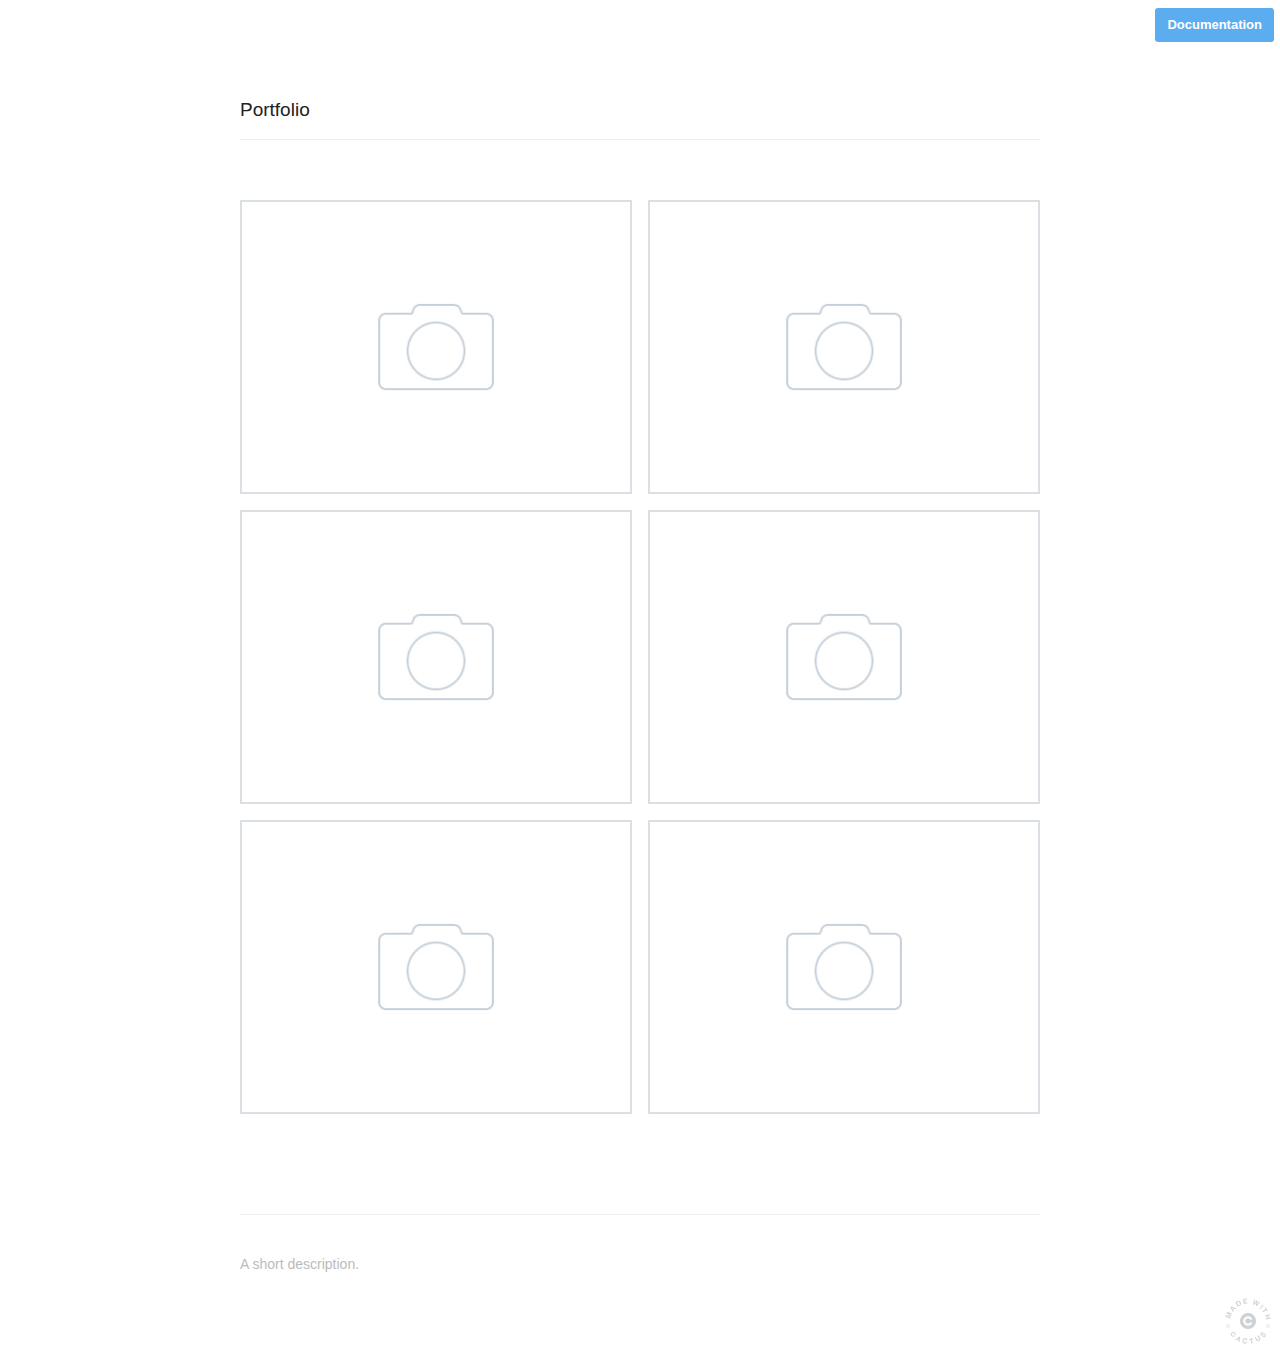
==== .build/index.html @ c0a6430c "init commit" ====
<!doctype html>
<html>
<head>
	<meta charset="utf-8">
	<meta http-equiv="X-UA-Compatible" content="IE=edge,chrome=1">
	<meta name="viewport" content="width=device-width, initial-scale=1">

	<link rel="shortcut icon" href="/static/images/favicon.ico">
	<link rel="stylesheet" href="/static/css/style.css">

	
		<title>Portfolio</title>
	
  </head>

<body>
	

	<section id="wrapper">
		<header id="header">
			<h1>Portfolio</h1>
		</header>

		<a id="docs" href="http://cactusformac.com/redirect/#documentation">Documentation</a>

		<section id="thumbnails" class="clearfix">
			
				<a href='/posts/project-six.html'>
					<img class="2x" width="300" height="300" src="/static/images/image-thumbnail.jpg"/>
					<span>Project Six</span>
				</a>
			
				<a href='/posts/project-five.html'>
					<img class="2x" width="300" height="300" src="/static/images/image-thumbnail.jpg"/>
					<span>Project Five</span>
				</a>
			
				<a href='/posts/project-four.html'>
					<img class="2x" width="300" height="300" src="/static/images/image-thumbnail.jpg"/>
					<span>Project Four</span>
				</a>
			
				<a href='/posts/project-three.html'>
					<img class="2x" width="300" height="300" src="/static/images/image-thumbnail.jpg"/>
					<span>Project Three</span>
				</a>
			
				<a href='/posts/project-two.html'>
					<img class="2x" width="300" height="300" src="/static/images/image-thumbnail.jpg"/>
					<span>Project Two</span>
				</a>
			
				<a href='/posts/project-one.html'>
					<img class="2x" width="300" height="300" src="/static/images/image-thumbnail.jpg"/>
					<span>Project One</span>
				</a>
			
		</section>

		
			<footer id="footer">
				<p class="small">A short description.</p>
			</footer>
		
	</section>

	<a href="http://cactusformac.com/?utm_source=templates&utm_medium=badge&utm_campaign=portfolio-template"><img id="badge" class="2x" src="/static/images/badge.png"/></a>
	


	
		<script src="//ajax.googleapis.com/ajax/libs/jquery/2.1.1/jquery.min.js"></script>
		<script src="/static/js/main.js"></script>
	
</body>
</html>
---- static/css/style.css ----
/* Reset */
html,body,div,span,applet,object,iframe,h1,h2,h3,h4,h5,h6,p,blockquote,pre,a,abbr,acronym,address,big,cite,code,del,dfn,em,img,ins,kbd,q,s,samp,small,strike,strong,sub,sup,tt,var,b,u,i,center,dl,dt,dd,ol,ul,li,fieldset,form,label,legend,table,caption,tbody,tfoot,thead,tr,th,td,article,aside,canvas,details,embed,figure,figcaption,footer,header,hgroup,menu,nav,output,ruby,section,summary,time,mark,audio,video{border:0;font-size:100%;font:inherit;vertical-align:baseline;margin:0;padding:0}article,aside,details,figcaption,figure,footer,header,hgroup,menu,nav,section{display:block}body{line-height:1}blockquote,q{quotes:none}blockquote:before,blockquote:after,q:before,q:after{content:none}table{border-collapse:collapse;border-spacing:0} 
*, *:before, *:after { -moz-box-sizing: border-box; -webkit-box-sizing: border-box; box-sizing: border-box; }

/* Clearfix */
.clearfix:after {
	content: "";
	display: table;
	clear: both;
}

/* Spacing */
.post p,.post ul {
	max-width: 600px;
	margin: 0 auto;
}

.post p {
	margin-bottom: 20px;
}

.post img {
	margin: 40px auto;
	position: relative;
	max-width: 800px;
	width: 100%;
}

.post img+img {
	margin-top: -20px;
}

/* Base */
html,body {
	min-height: 100%;
}

body {
	font: 16px/1 "Helvetica Neue", Helvetica, Arial, sans-serif;
	color: #777;
	-webkit-font-smoothing: antialiased;
	text-rendering: optimizeLegibility;
	position: relative;
}

/* Link to Documentation */
#docs {
	position: fixed; 
	top: 8px; 
	right: 6px;
	background: #5badf0; 
	color: #fff;
	padding: 8px 12px;
	font-size: 13px; 
	font-weight: bold; 
	line-height: 1.35;
	border-radius: 3px; 
	z-index: 100;
}

#wrapper {
	max-width: 880px;
	margin: 0 auto;
	padding: 100px 40px 100px 40px;
}

#wrapper.post {
	max-width: 880px;
}

#header {
	border-bottom: 1px solid #eee;
}

img {
	max-width: 100%;
}

#thumbnails {
	margin: 0 auto;
	margin-top: 60px;
	text-align: center;
}

#thumbnails a {
	width: 49%;
	float: left;
	position: relative;
}

#thumbnails a {
		margin-right: 2%;
		margin-top: 2%;
}

#thumbnails a:nth-child(1), #thumbnails a:nth-child(2) {
		margin-top: 0;
}

#thumbnails a:nth-child(2n) {
	margin-right: 0;
}

#thumbnails a,#thumbnails a span {
	-webkit-transition: all 0.2s ease;
	-moz-transition: all 0.2s ease;
	-ms-transition: all 0.2s ease;
	-o-transition: all 0.2s ease;
	transition: all 0.2s ease;
}

#thumbnails a img {
	display: block;
	background: #fff;
	width: 100%;
	height: auto;
}

#thumbnails a span {
	color: #999;
	display: inline-block;
	display: none;
	font-size: 15px;
	font-weight: 400;
	margin: 20px 0;
}

#thumbnails a:hover {
	opacity: .85;
}

#thumbnails a:hover span {
	opacity: 1;
	visibility: visible;
}

#footer { 
	box-shadow: inset 0 1px 0 #eee;
	padding: 40px 0 0 0;
	margin-top: 100px; 
	position: relative;
}

#footer p {
	float: left;
}

/* Made with Cactus Badge */
#badge {
	position: absolute; 
	bottom: 8px; 
	right: 8px;
	height: 48px; 
	width: 48px;
}

/* Type */
/* Accent color */
a	{
	text-decoration: none; 
	color: #5694f1;
	-webkit-transition: all 0.2s ease;
	-moz-transition: all 0.2s ease;
	-ms-transition: all 0.2s ease;
	-o-transition: all 0.2s ease;
	transition: all 0.2s ease;
}

ul 	{ margin: 0; padding: 0; }
li	{ list-style-type: circle; list-style-position: inside; }

/* Line Height */
.post-body, 
p { 
	line-height:1.7;
}

h1 {
	display: inline-block;
	line-height: 100%;
	color: #222;
	font-weight: 500;
	font-size: 19px;
	margin: 0;
	padding-bottom: 20px;
}

h3 {
	font-size: 13px;
	font-weight: bold;
	color: #fff;
	margin-bottom: 6px;
}

h4 {
	font-size: 13px;
	font-weight: bold;
	color: #666;
	margin-bottom: 6px;
}

p.small { 
	color: #bbb;
	font-size: 14px;
	line-height: 1.5;
	display: block;
}

/* Post Page */
#header {
	border-bottom: 1px solid #eee;
	margin-bottom: 20px;
}

.post {
	margin-bottom: 60px;
}

#post-meta {
	font-size: 13px;
	font-weight: bold;
	line-height: 1.4;
	margin-bottom: 40px;
	padding-top: 40px;
	border-top: 1px solid #eee;
	color: #444;
}

#post-meta div {
	display: inline-block;
}

#post-meta div span {
	color: #aaa;
	font-weight:5 00;
	display: block;
	margin-bottom: 2px;
}

#post-meta div.date {
	float: right;
	text-align: right;
	position: relative;
	top: 1px;
	font: 300 20px/1.8 "Helvetica Neue",helvetica,Arial,sans-serif;
	color: #aaa;
}

#sharing {
	float: right;
	margin: -2px;
}

#sharing a {
	font-size: 23px;
	margin-left: 2px;
	margin-top: 4px;
	color: #d4d4d4;
	display: inline-block;
	vertical-align: middle;
}

#sharing a:hover {
	color: #444;
}

/* Post Navigation */
#post-nav {
	border-top: 1px solid #eee;
	text-align: center;
	padding-top: 20px;
	font-size: 13px;
	font-weight: 500;
}

#post-nav span {
	-webkit-transition: all 0.1s linear;
	-moz-transition: all 0.1s linear;
	-ms-transition: all 0.1s linear;
	-o-transition: all 0.1s linear;
	transition: all 0.1s linear;
	position: relative;
}

#post-nav span.prev {
	float: left;
}

#post-nav span.next {
	float: right;
}

#post-nav span .arrow {
	position: relative;
	padding: 1px;
}

#post-nav span.prev:hover .arrow {
	left: -4px;
}

#post-nav span.next:hover .arrow {
	right: -4px;
}

#post-nav span.prev:hover {
	left: -3px;
}

#post-nav span.next:hover {
	right: -3px;
}

@media screen and (max-width: 540px) {
	#wrapper { padding: 20px 40px; }
	#header { margin-bottom: 40px; }
	h1 { font-size: 17px; }
	#footer { margin-top: 40px; padding-bottom: 20px; }
}

@media screen and (max-width:440px) {
	#thumbnails a:nth-child(n) {
		width: 100%;
		max-width: 300px;
		margin: 0 auto;
		margin-top: 20px;
		display: inline-block;
		float: none;
	}

	a#docs { display: none; }
	#thumbnails a:first-child { margin-top: 0; }
	#header { text-align: center; margin-bottom: 0; }
	#wrapper { padding: 20px 20px 40px 20px; }
	.post { margin-bottom: 40px; }
	#footer { text-align: center; padding-bottom: 15px; }
}
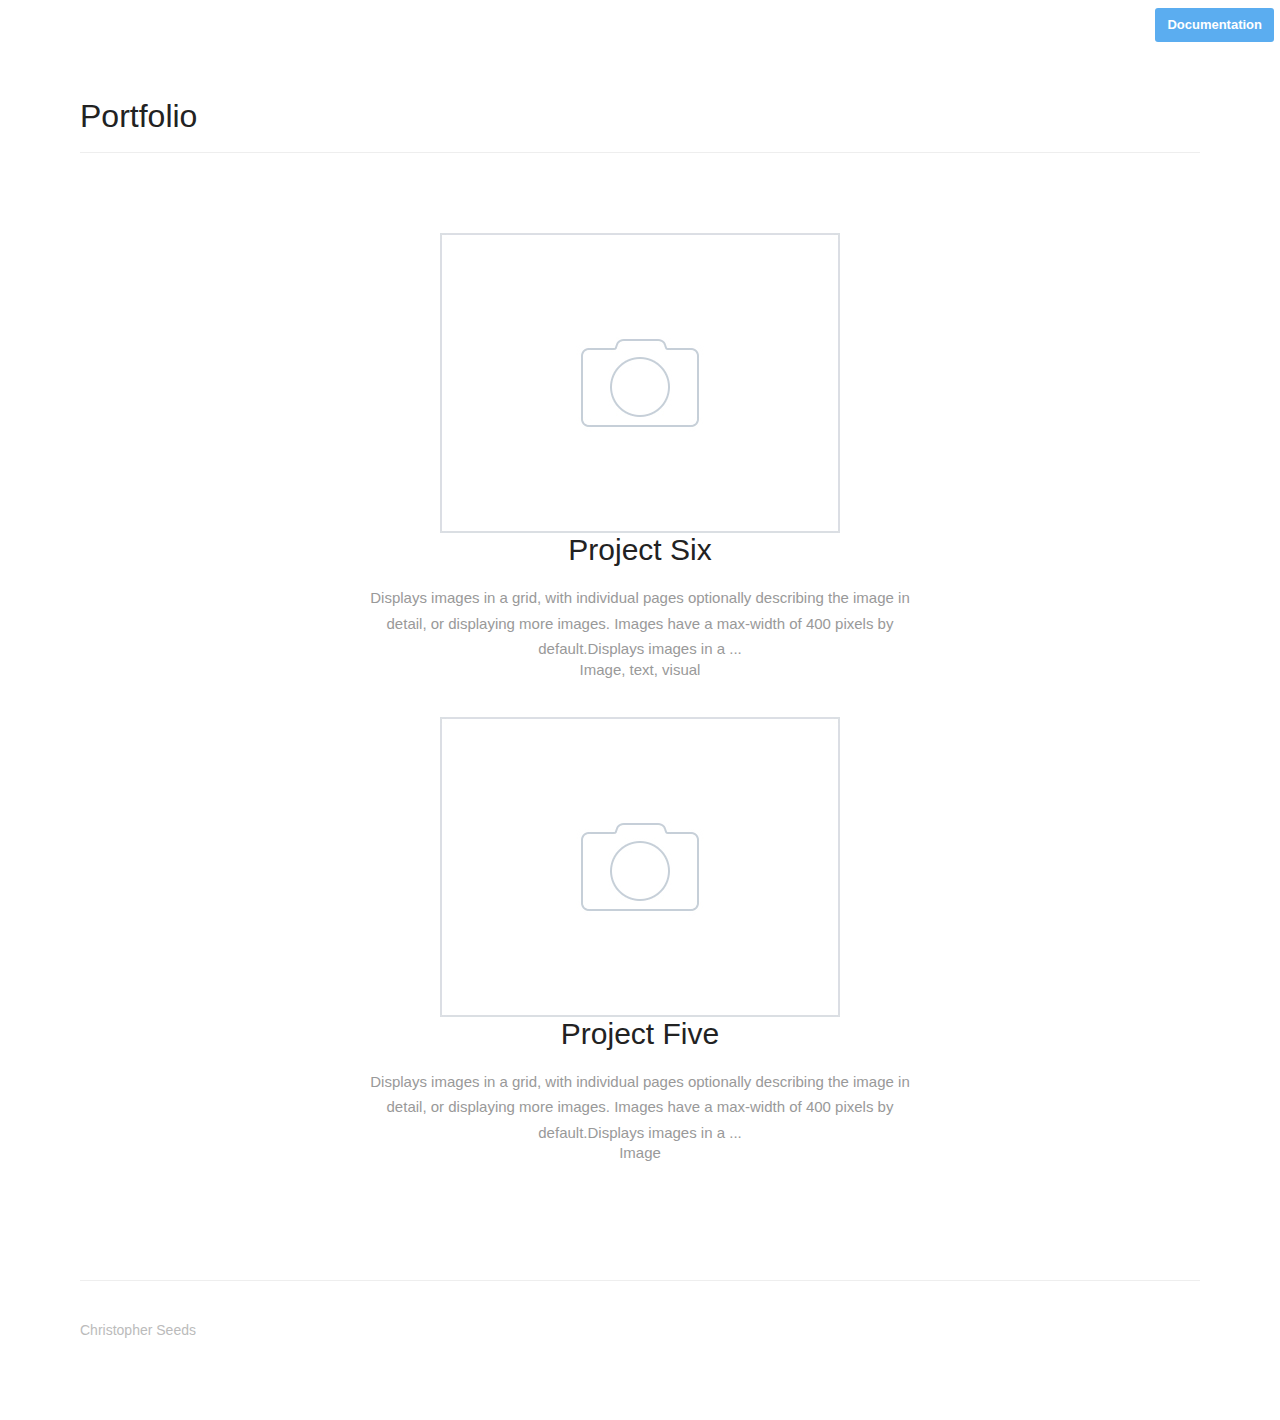
==== commit dfe35624: "Modified to single col and added custom var" ====
--- a/.build/index.html
+++ b/.build/index.html
@@ -23,48 +23,36 @@
 
 		<a id="docs" href="http://cactusformac.com/redirect/#documentation">Documentation</a>
 
-		<section id="thumbnails" class="clearfix">
-			
-				<a href='/posts/project-six.html'>
-					<img class="2x" width="300" height="300" src="/static/images/image-thumbnail.jpg"/>
-					<span>Project Six</span>
-				</a>
-			
-				<a href='/posts/project-five.html'>
-					<img class="2x" width="300" height="300" src="/static/images/image-thumbnail.jpg"/>
-					<span>Project Five</span>
-				</a>
-			
-				<a href='/posts/project-four.html'>
-					<img class="2x" width="300" height="300" src="/static/images/image-thumbnail.jpg"/>
-					<span>Project Four</span>
-				</a>
-			
-				<a href='/posts/project-three.html'>
-					<img class="2x" width="300" height="300" src="/static/images/image-thumbnail.jpg"/>
-					<span>Project Three</span>
-				</a>
-			
-				<a href='/posts/project-two.html'>
-					<img class="2x" width="300" height="300" src="/static/images/image-thumbnail.jpg"/>
-					<span>Project Two</span>
-				</a>
-			
-				<a href='/posts/project-one.html'>
-					<img class="2x" width="300" height="300" src="/static/images/image-thumbnail.jpg"/>
-					<span>Project One</span>
-				</a>
-			
-		</section>
+		<section id="thumnail-wrapper">
+			<section id="thumbnails" class="clearfix">
+				
+					<a href='/posts/project-six.html'>
+						<img class="2x" src="/static/images/image-thumbnail.jpg"/>
+						<h1 class="clearfix">Project Six</h1>
+						<p><p>Displays images in a grid, with individual pages optionally describing the image in detail, or displaying more images. Images have a max-width of 400 pixels by default.Displays images in a ...</p>
+						<caption>Image, text, visual</caption>
+						
+					</a>
+				
+					<a href='/posts/project-five.html'>
+						<img class="2x" src="/static/images/image-thumbnail.jpg"/>
+						<h1 class="clearfix">Project Five</h1>
+						<p><p>Displays images in a grid, with individual pages optionally describing the image in detail, or displaying more images. Images have a max-width of 400 pixels by default.Displays images in a ...</p>
+						<caption>Image</caption>
+						
+					</a>
+				
+			</section>
+		</section>	
 
 		
 			<footer id="footer">
-				<p class="small">A short description.</p>
+				<p class="small">Christopher Seeds </p>
 			</footer>
 		
 	</section>
 
-	<a href="http://cactusformac.com/?utm_source=templates&utm_medium=badge&utm_campaign=portfolio-template"><img id="badge" class="2x" src="/static/images/badge.png"/></a>
+	
 	
 
 
--- a/static/css/style.css
+++ b/static/css/style.css
@@ -59,13 +59,13 @@
 }
 
 #wrapper {
-	max-width: 880px;
+	max-width: 1200px;
 	margin: 0 auto;
 	padding: 100px 40px 100px 40px;
 }
 
 #wrapper.post {
-	max-width: 880px;
+	max-width: 1200px;
 }
 
 #header {
@@ -82,44 +82,41 @@
 	text-align: center;
 }
 
-#thumbnails a {
-	width: 49%;
-	float: left;
-	position: relative;
-}
 
 #thumbnails a {
 		margin-right: 2%;
 		margin-top: 2%;
-}
-
-#thumbnails a:nth-child(1), #thumbnails a:nth-child(2) {
+		position: relative;
+}
+}
+
+/*#thumbnails a:nth-child(1), #thumbnails a:nth-child(2) {
 		margin-top: 0;
 }
 
 #thumbnails a:nth-child(2n) {
 	margin-right: 0;
-}
-
-#thumbnails a,#thumbnails a span {
+}*/
+
+/*#thumbnails a,#thumbnails a span {
 	-webkit-transition: all 0.2s ease;
 	-moz-transition: all 0.2s ease;
 	-ms-transition: all 0.2s ease;
 	-o-transition: all 0.2s ease;
 	transition: all 0.2s ease;
-}
+}*/
 
 #thumbnails a img {
-	display: block;
+
 	background: #fff;
 	width: 100%;
 	height: auto;
-}
-
-#thumbnails a span {
+	float:none;
+}
+
+#thumbnails a  {
 	color: #999;
 	display: inline-block;
-	display: none;
 	font-size: 15px;
 	font-weight: 400;
 	margin: 20px 0;
@@ -133,6 +130,8 @@
 	opacity: 1;
 	visibility: visible;
 }
+
+#thumbnails p {margin:0 25%;}
 
 #footer { 
 	box-shadow: inset 0 1px 0 #eee;
@@ -176,11 +175,10 @@
 }
 
 h1 {
-	display: inline-block;
 	line-height: 100%;
 	color: #222;
 	font-weight: 500;
-	font-size: 19px;
+	font-size: 2em;
 	margin: 0;
 	padding-bottom: 20px;
 }
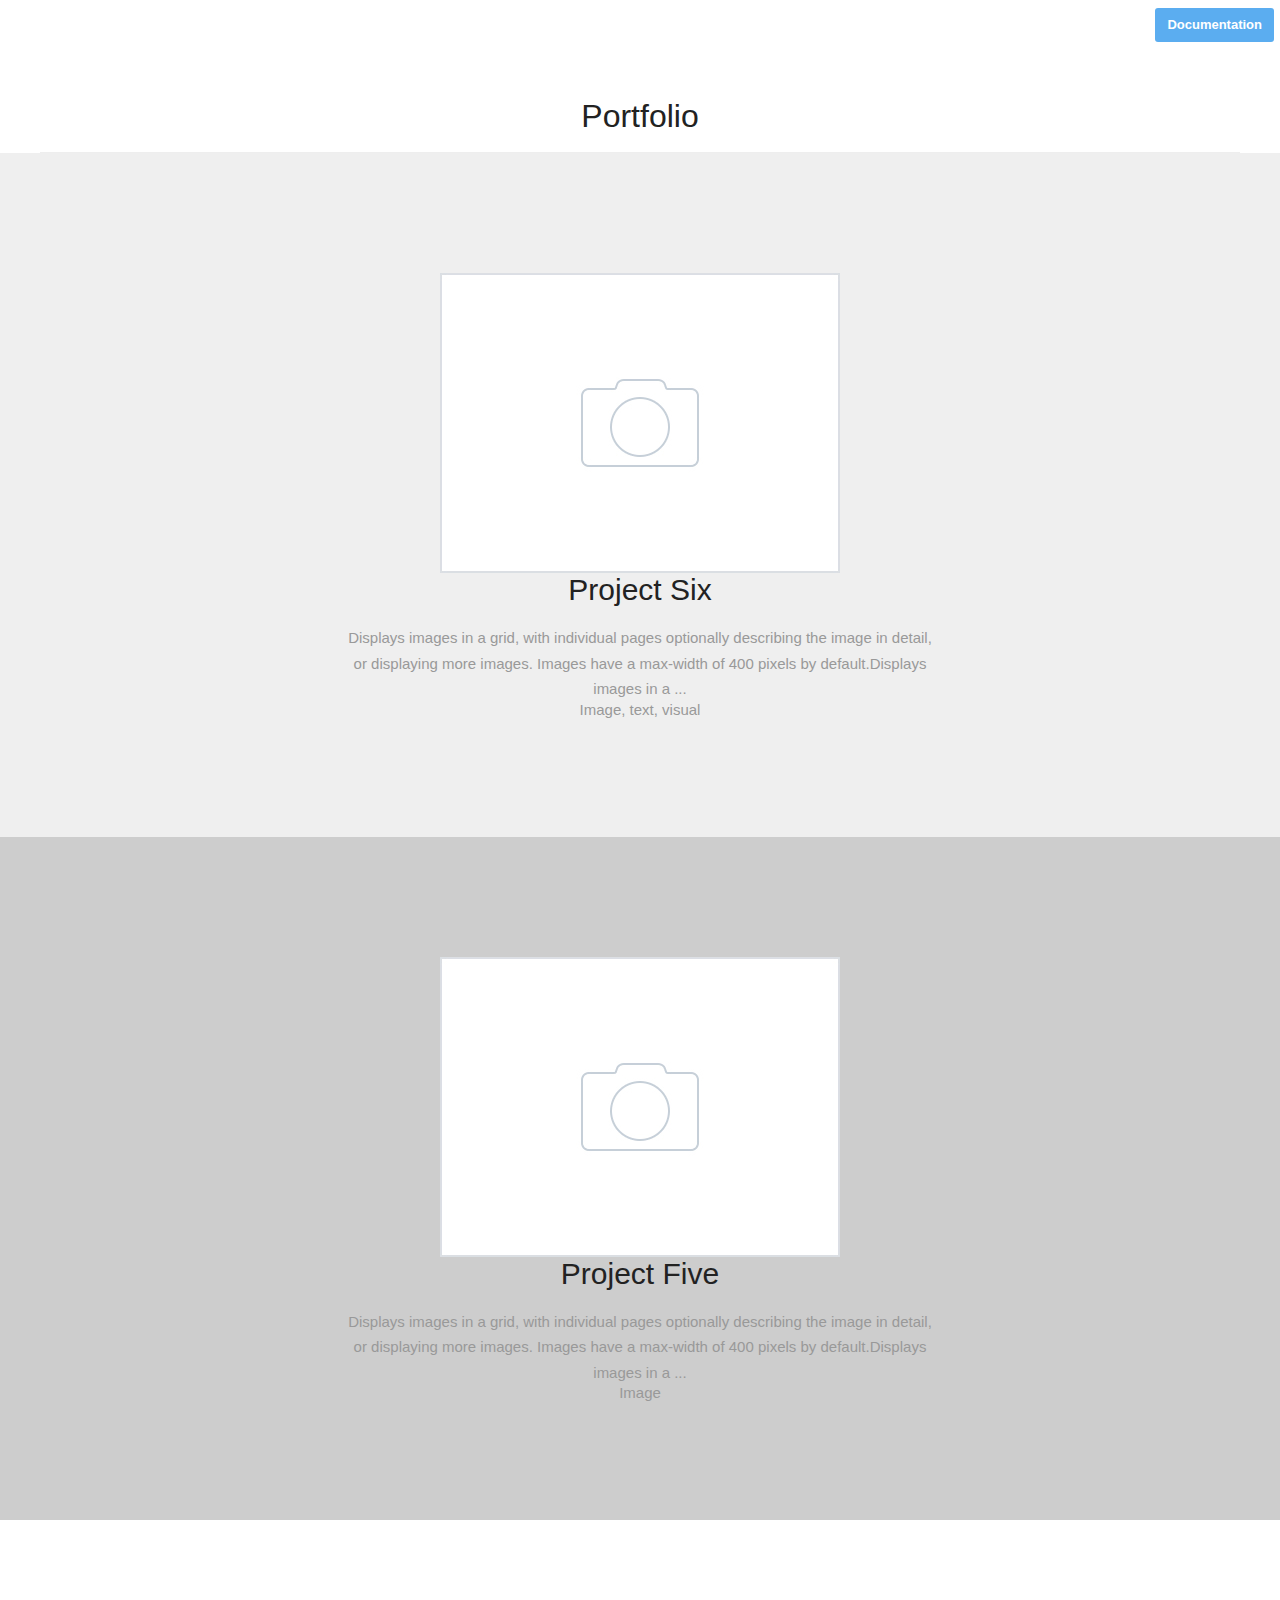
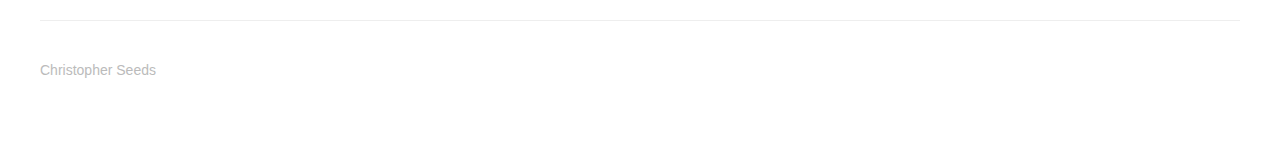
==== commit d648b7d0: "section bgs active for each post" ====
--- a/.build/index.html
+++ b/.build/index.html
@@ -23,7 +23,7 @@
 
 		<a id="docs" href="http://cactusformac.com/redirect/#documentation">Documentation</a>
 
-		<section id="thumnail-wrapper">
+		<section id="thumnail-wrapper" style="background-color:#efefef;">
 			<section id="thumbnails" class="clearfix">
 				
 					<a href='/posts/project-six.html'>
@@ -33,6 +33,12 @@
 						<caption>Image, text, visual</caption>
 						
 					</a>
+			
+			</section>
+		</section>	
+		
+		<section id="thumnail-wrapper" style="background-color:#cdcdcd;">
+			<section id="thumbnails" class="clearfix">
 				
 					<a href='/posts/project-five.html'>
 						<img class="2x" src="/static/images/image-thumbnail.jpg"/>
@@ -41,9 +47,10 @@
 						<caption>Image</caption>
 						
 					</a>
-				
+			
 			</section>
 		</section>	
+		
 
 		
 			<footer id="footer">
--- a/static/css/style.css
+++ b/static/css/style.css
@@ -58,28 +58,36 @@
 	z-index: 100;
 }
 
-#wrapper {
-	max-width: 1200px;
-	margin: 0 auto;
-	padding: 100px 40px 100px 40px;
-}
+
 
 #wrapper.post {
-	max-width: 1200px;
+	margin: 0 auto;
+	margin-top: 60px;
+	text-align: center;
+	max-width: 1200px;
+	margin: 0 auto;
+	
 }
 
 #header {
 	border-bottom: 1px solid #eee;
+	max-width: 1200px;
+	margin: 0 auto;
+	padding: 100px 0 0 0;
 }
 
 img {
 	max-width: 100%;
 }
+#thumnail-wrapper{padding:100px 0;}
 
 #thumbnails {
 	margin: 0 auto;
 	margin-top: 60px;
 	text-align: center;
+	max-width: 1200px;
+	margin: 0 auto;
+	
 }
 
 
@@ -136,9 +144,11 @@
 #footer { 
 	box-shadow: inset 0 1px 0 #eee;
 	padding: 40px 0 0 0;
-	margin-top: 100px; 
-	position: relative;
-}
+	margin: 100px auto; 
+	position: relative;
+	text-align: center;
+	max-width: 1200px;
+}		
 
 #footer p {
 	float: left;
@@ -207,7 +217,12 @@
 /* Post Page */
 #header {
 	border-bottom: 1px solid #eee;
-	margin-bottom: 20px;
+	margin: 0 auto;
+	margin-top: 60px;
+	text-align: center;
+	max-width: 1200px;
+	margin: 0 auto;
+	
 }
 
 .post {
@@ -310,26 +325,32 @@
 }
 
 @media screen and (max-width: 540px) {
-	#wrapper { padding: 20px 40px; }
+	#wrapper { /*padding: 20px 40px;*/ }
 	#header { margin-bottom: 40px; }
 	h1 { font-size: 17px; }
 	#footer { margin-top: 40px; padding-bottom: 20px; }
+	#thumbnails p{ margin: 0 5%;}
+	#thumbnails a {width: 95%;}
+	#thumnail-wrapper{padding: 25px 0}
 }
 
 @media screen and (max-width:440px) {
 	#thumbnails a:nth-child(n) {
-		width: 100%;
-		max-width: 300px;
+		width: 95%;
+		/*max-width: 300px;*/
 		margin: 0 auto;
 		margin-top: 20px;
 		display: inline-block;
 		float: none;
 	}
 
+
+#thumbnails p{ margin: 0 5%;}
+
 	a#docs { display: none; }
 	#thumbnails a:first-child { margin-top: 0; }
 	#header { text-align: center; margin-bottom: 0; }
-	#wrapper { padding: 20px 20px 40px 20px; }
+	#wrapper { /*padding: 20px 20px 40px 20px; */}
 	.post { margin-bottom: 40px; }
 	#footer { text-align: center; padding-bottom: 15px; }
 }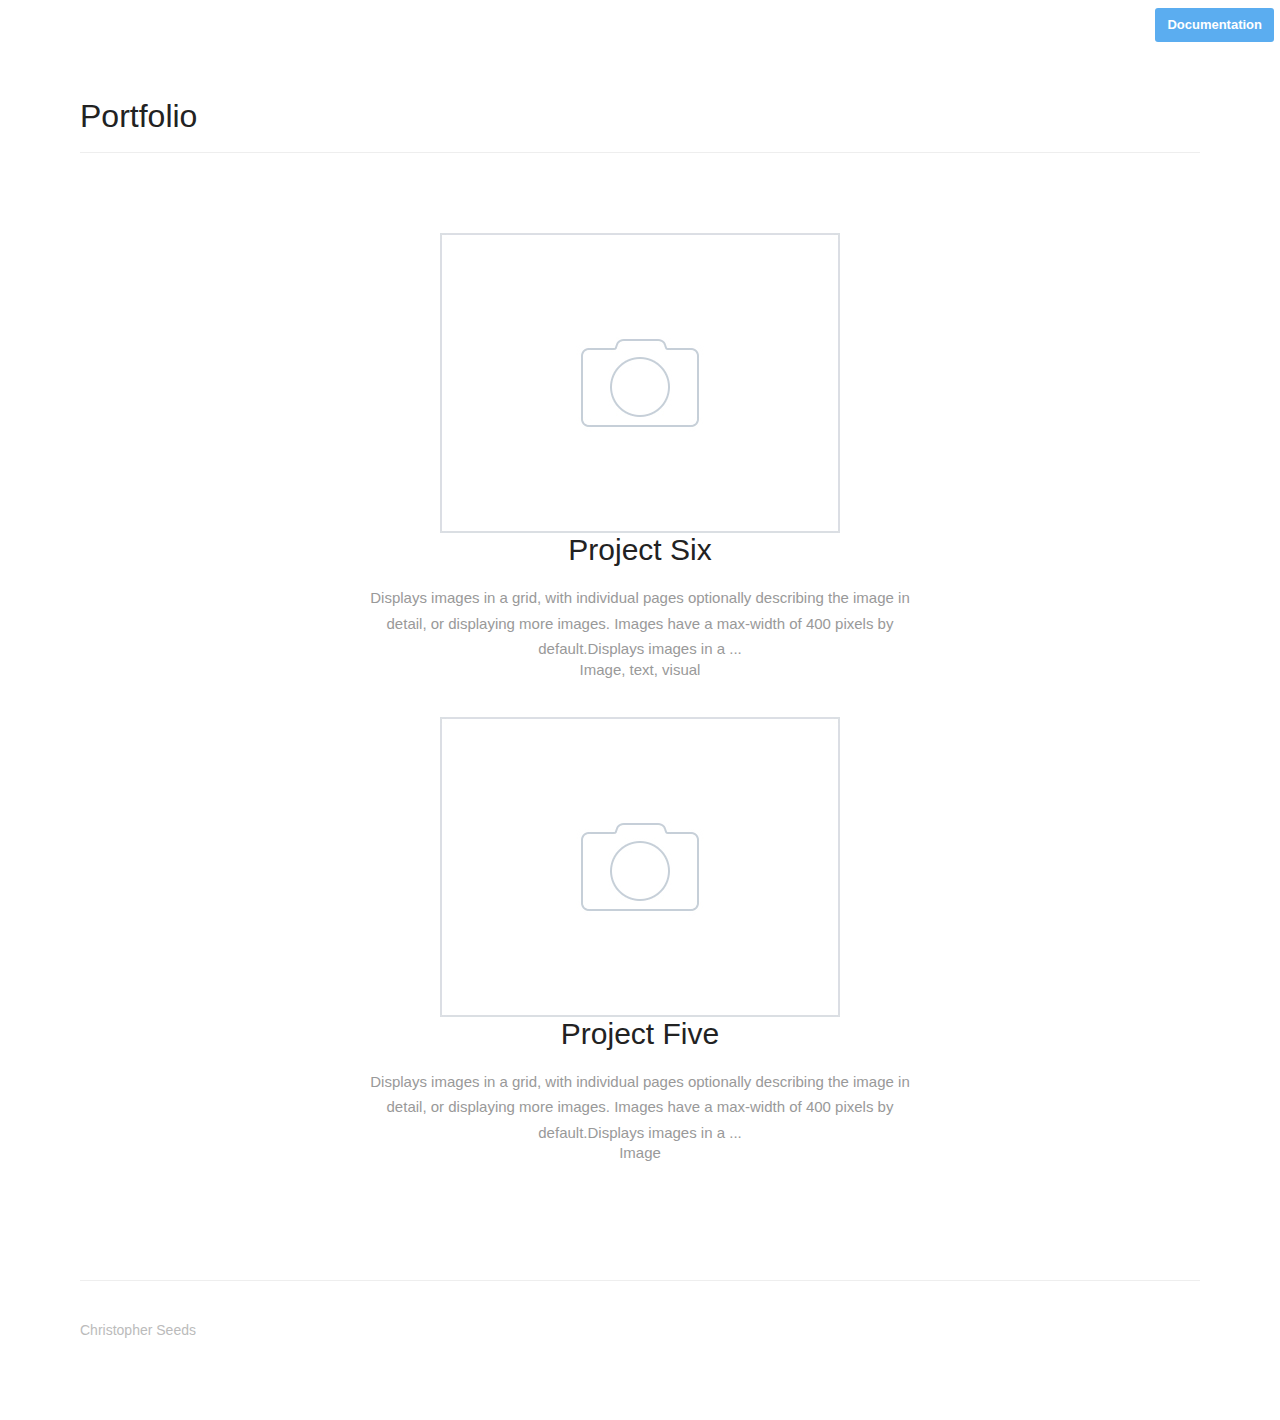
==== commit b7b63bf3: "Merge pull request #1 from cseeds/alpha" ====
--- a/.build/index.html
+++ b/.build/index.html
@@ -23,7 +23,7 @@
 
 		<a id="docs" href="http://cactusformac.com/redirect/#documentation">Documentation</a>
 
-		<section id="thumnail-wrapper" style="background-color:#efefef;">
+		<section id="thumnail-wrapper">
 			<section id="thumbnails" class="clearfix">
 				
 					<a href='/posts/project-six.html'>
@@ -33,12 +33,6 @@
 						<caption>Image, text, visual</caption>
 						
 					</a>
-			
-			</section>
-		</section>	
-		
-		<section id="thumnail-wrapper" style="background-color:#cdcdcd;">
-			<section id="thumbnails" class="clearfix">
 				
 					<a href='/posts/project-five.html'>
 						<img class="2x" src="/static/images/image-thumbnail.jpg"/>
@@ -47,10 +41,9 @@
 						<caption>Image</caption>
 						
 					</a>
-			
+				
 			</section>
 		</section>	
-		
 
 		
 			<footer id="footer">
--- a/static/css/style.css
+++ b/static/css/style.css
@@ -58,36 +58,28 @@
 	z-index: 100;
 }
 
-
-
-#wrapper.post {
-	margin: 0 auto;
-	margin-top: 60px;
-	text-align: center;
+#wrapper {
 	max-width: 1200px;
 	margin: 0 auto;
-	
+	padding: 100px 40px 100px 40px;
+}
+
+#wrapper.post {
+	max-width: 1200px;
 }
 
 #header {
 	border-bottom: 1px solid #eee;
-	max-width: 1200px;
-	margin: 0 auto;
-	padding: 100px 0 0 0;
 }
 
 img {
 	max-width: 100%;
 }
-#thumnail-wrapper{padding:100px 0;}
 
 #thumbnails {
 	margin: 0 auto;
 	margin-top: 60px;
 	text-align: center;
-	max-width: 1200px;
-	margin: 0 auto;
-	
 }
 
 
@@ -144,11 +136,9 @@
 #footer { 
 	box-shadow: inset 0 1px 0 #eee;
 	padding: 40px 0 0 0;
-	margin: 100px auto; 
-	position: relative;
-	text-align: center;
-	max-width: 1200px;
-}		
+	margin-top: 100px; 
+	position: relative;
+}
 
 #footer p {
 	float: left;
@@ -217,12 +207,7 @@
 /* Post Page */
 #header {
 	border-bottom: 1px solid #eee;
-	margin: 0 auto;
-	margin-top: 60px;
-	text-align: center;
-	max-width: 1200px;
-	margin: 0 auto;
-	
+	margin-bottom: 20px;
 }
 
 .post {
@@ -325,32 +310,26 @@
 }
 
 @media screen and (max-width: 540px) {
-	#wrapper { /*padding: 20px 40px;*/ }
+	#wrapper { padding: 20px 40px; }
 	#header { margin-bottom: 40px; }
 	h1 { font-size: 17px; }
 	#footer { margin-top: 40px; padding-bottom: 20px; }
-	#thumbnails p{ margin: 0 5%;}
-	#thumbnails a {width: 95%;}
-	#thumnail-wrapper{padding: 25px 0}
 }
 
 @media screen and (max-width:440px) {
 	#thumbnails a:nth-child(n) {
-		width: 95%;
-		/*max-width: 300px;*/
+		width: 100%;
+		max-width: 300px;
 		margin: 0 auto;
 		margin-top: 20px;
 		display: inline-block;
 		float: none;
 	}
 
-
-#thumbnails p{ margin: 0 5%;}
-
 	a#docs { display: none; }
 	#thumbnails a:first-child { margin-top: 0; }
 	#header { text-align: center; margin-bottom: 0; }
-	#wrapper { /*padding: 20px 20px 40px 20px; */}
+	#wrapper { padding: 20px 20px 40px 20px; }
 	.post { margin-bottom: 40px; }
 	#footer { text-align: center; padding-bottom: 15px; }
 }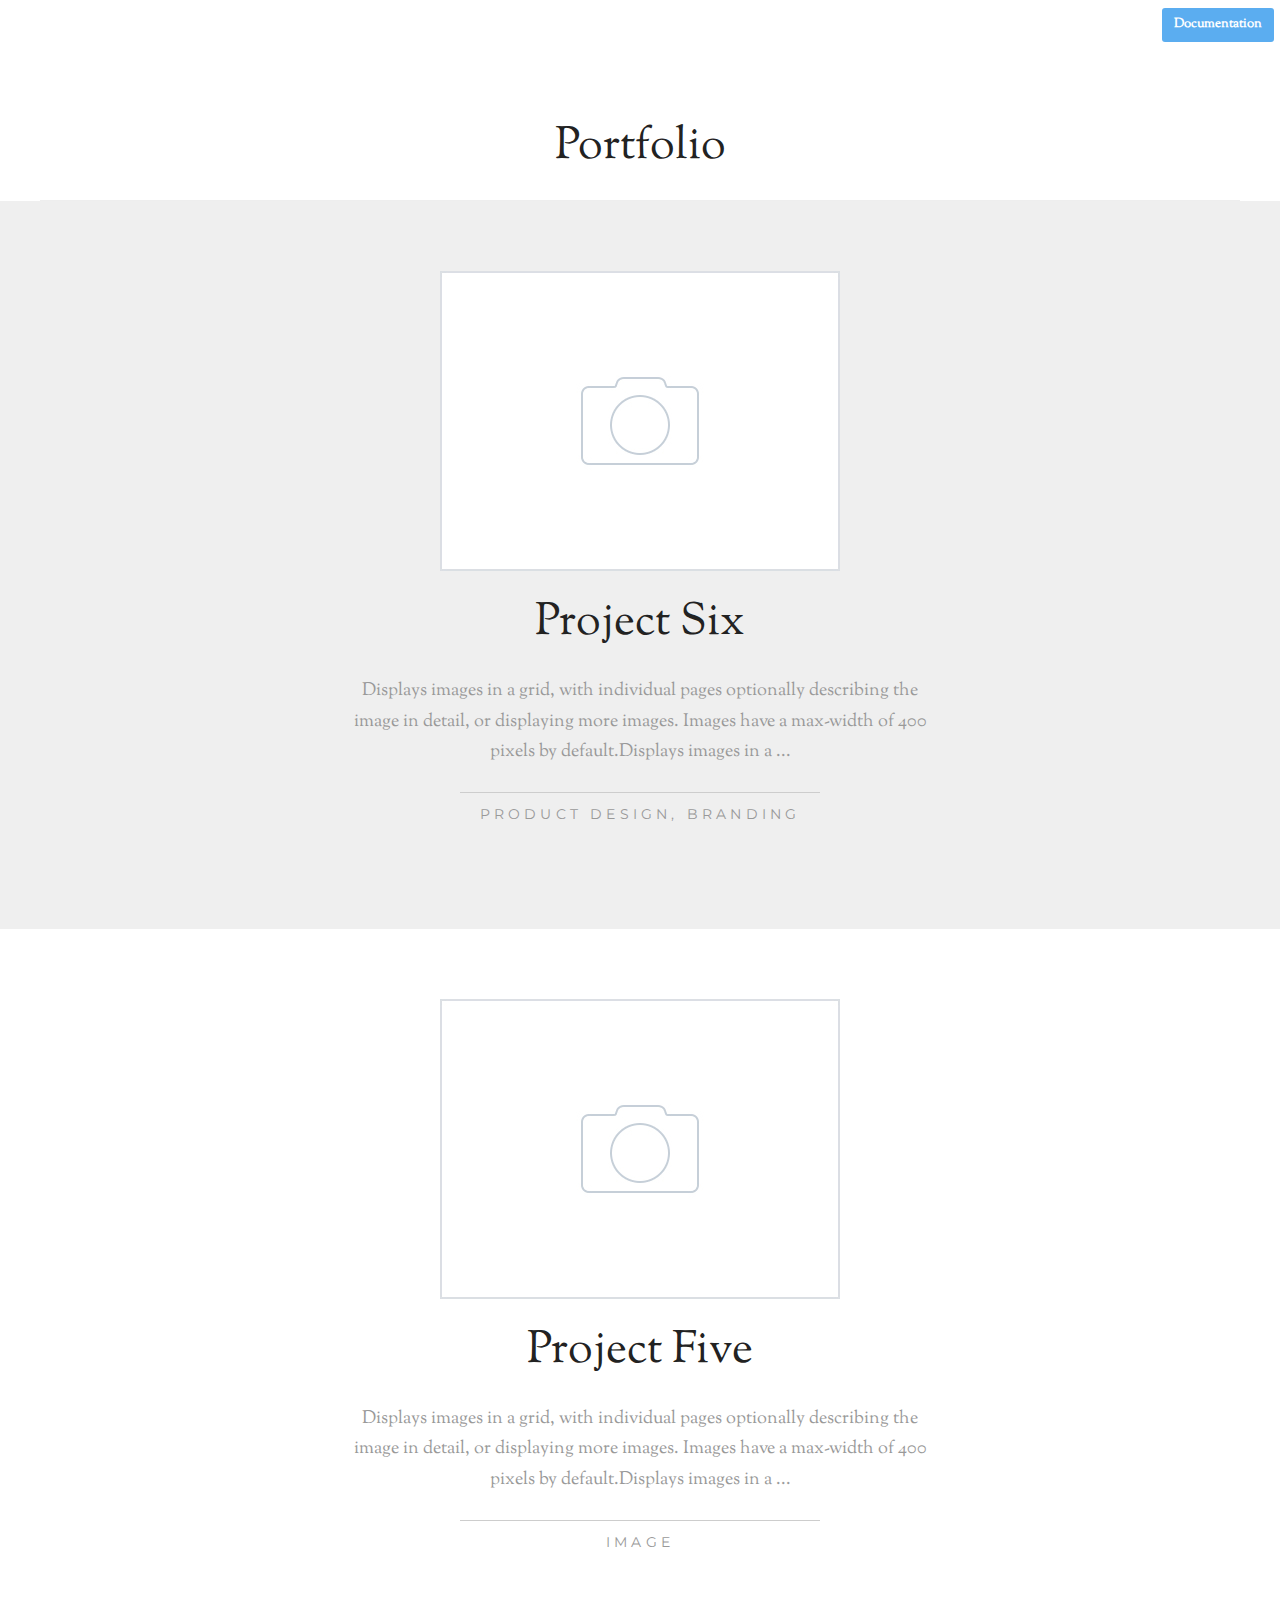
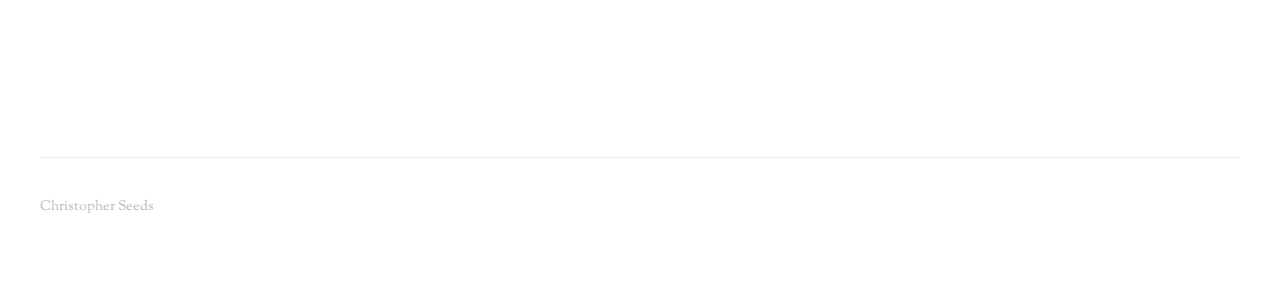
==== commit 38250d46: "new fonts and prelim formatting" ====
--- a/.build/index.html
+++ b/.build/index.html
@@ -7,6 +7,7 @@
 
 	<link rel="shortcut icon" href="/static/images/favicon.ico">
 	<link rel="stylesheet" href="/static/css/style.css">
+	<link href='http://fonts.googleapis.com/css?family=Sorts+Mill+Goudy:400,400italic|Montserrat' rel='stylesheet' type='text/css'>
 
 	
 		<title>Portfolio</title>
@@ -23,27 +24,34 @@
 
 		<a id="docs" href="http://cactusformac.com/redirect/#documentation">Documentation</a>
 
-		<section id="thumnail-wrapper">
+		<section id="thumnail-wrapper" style="background-color:#efefef;">
 			<section id="thumbnails" class="clearfix">
 				
 					<a href='/posts/project-six.html'>
 						<img class="2x" src="/static/images/image-thumbnail.jpg"/>
 						<h1 class="clearfix">Project Six</h1>
 						<p><p>Displays images in a grid, with individual pages optionally describing the image in detail, or displaying more images. Images have a max-width of 400 pixels by default.Displays images in a ...</p>
-						<caption>Image, text, visual</caption>
+						<p class="tags">Product Design, Branding</p>
 						
 					</a>
+			
+			</section>
+		</section>	
+		
+		<section id="thumnail-wrapper" style="background-color:#;">
+			<section id="thumbnails" class="clearfix">
 				
 					<a href='/posts/project-five.html'>
 						<img class="2x" src="/static/images/image-thumbnail.jpg"/>
 						<h1 class="clearfix">Project Five</h1>
 						<p><p>Displays images in a grid, with individual pages optionally describing the image in detail, or displaying more images. Images have a max-width of 400 pixels by default.Displays images in a ...</p>
-						<caption>Image</caption>
+						<p class="tags">Image</p>
 						
 					</a>
-				
+			
 			</section>
 		</section>	
+		
 
 		
 			<footer id="footer">
--- a/static/css/style.css
+++ b/static/css/style.css
@@ -11,11 +11,13 @@
 
 /* Spacing */
 .post p,.post ul {
-	max-width: 600px;
+	max-width: 700px;
 	margin: 0 auto;
 }
 
 .post p {
+	text-align: left;	
+	line-height: 1.7em;
 	margin-bottom: 20px;
 }
 
@@ -36,7 +38,7 @@
 }
 
 body {
-	font: 16px/1 "Helvetica Neue", Helvetica, Arial, sans-serif;
+	font: 18px/1 'Sorts Mill Goudy', serif;
 	color: #777;
 	-webkit-font-smoothing: antialiased;
 	text-rendering: optimizeLegibility;
@@ -58,28 +60,36 @@
 	z-index: 100;
 }
 
-#wrapper {
-	max-width: 1200px;
-	margin: 0 auto;
-	padding: 100px 40px 100px 40px;
-}
+
 
 #wrapper.post {
-	max-width: 1200px;
+	margin: 0 auto;
+	margin-top: 60px;
+	text-align: center;
+	max-width: 1200px;
+	margin: 0 auto;
+	
 }
 
 #header {
 	border-bottom: 1px solid #eee;
+	max-width: 1200px;
+	margin: 0 auto;
+	padding: 100px 0 0 0;
 }
 
 img {
 	max-width: 100%;
 }
+#thumnail-wrapper{padding:50px 0;}
 
 #thumbnails {
 	margin: 0 auto;
 	margin-top: 60px;
 	text-align: center;
+	max-width: 1200px;
+	margin: 0 auto;
+	
 }
 
 
@@ -117,7 +127,7 @@
 #thumbnails a  {
 	color: #999;
 	display: inline-block;
-	font-size: 15px;
+	font-size: 18px;
 	font-weight: 400;
 	margin: 20px 0;
 }
@@ -133,12 +143,25 @@
 
 #thumbnails p {margin:0 25%;}
 
+#thumbnails a .tags{
+	margin: 2% auto;
+	padding:1% 0;
+	font: 14px 'Montserrat', sans-serif; 
+	text-transform: uppercase; 
+	letter-spacing: .3em;
+	border-top:1px solid #cdcdcd;
+	width: 30%;
+	text-align: center;
+} 
+
 #footer { 
 	box-shadow: inset 0 1px 0 #eee;
 	padding: 40px 0 0 0;
-	margin-top: 100px; 
-	position: relative;
-}
+	margin: 100px auto; 
+	position: relative;
+	text-align: center;
+	max-width: 1200px;
+}		
 
 #footer p {
 	float: left;
@@ -178,8 +201,8 @@
 	line-height: 100%;
 	color: #222;
 	font-weight: 500;
-	font-size: 2em;
-	margin: 0;
+	font-size: 2.5em;
+	margin: 25px 0 10px;
 	padding-bottom: 20px;
 }
 
@@ -207,7 +230,12 @@
 /* Post Page */
 #header {
 	border-bottom: 1px solid #eee;
-	margin-bottom: 20px;
+	margin: 0 auto;
+	margin-top: 60px;
+	text-align: center;
+	max-width: 1200px;
+	margin: 0 auto;
+	
 }
 
 .post {
@@ -310,26 +338,33 @@
 }
 
 @media screen and (max-width: 540px) {
-	#wrapper { padding: 20px 40px; }
+	#wrapper { /*padding: 20px 40px;*/ }
 	#header { margin-bottom: 40px; }
 	h1 { font-size: 17px; }
 	#footer { margin-top: 40px; padding-bottom: 20px; }
+	#thumbnails p{ margin: 0 5%;}
+	#thumbnails a {width: 95%;}
+	#thumnail-wrapper{padding: 25px 0}
+	#thumbnails a .tags{width: 80%;margin: 10px auto;padding:10px; font-size:.6em;
 }
 
 @media screen and (max-width:440px) {
 	#thumbnails a:nth-child(n) {
-		width: 100%;
-		max-width: 300px;
+		width: 95%;
+		/*max-width: 300px;*/
 		margin: 0 auto;
 		margin-top: 20px;
 		display: inline-block;
 		float: none;
 	}
 
+
+#thumbnails p{ margin: 0 5%;}
+
 	a#docs { display: none; }
 	#thumbnails a:first-child { margin-top: 0; }
 	#header { text-align: center; margin-bottom: 0; }
-	#wrapper { padding: 20px 20px 40px 20px; }
+	#wrapper { /*padding: 20px 20px 40px 20px; */}
 	.post { margin-bottom: 40px; }
 	#footer { text-align: center; padding-bottom: 15px; }
 }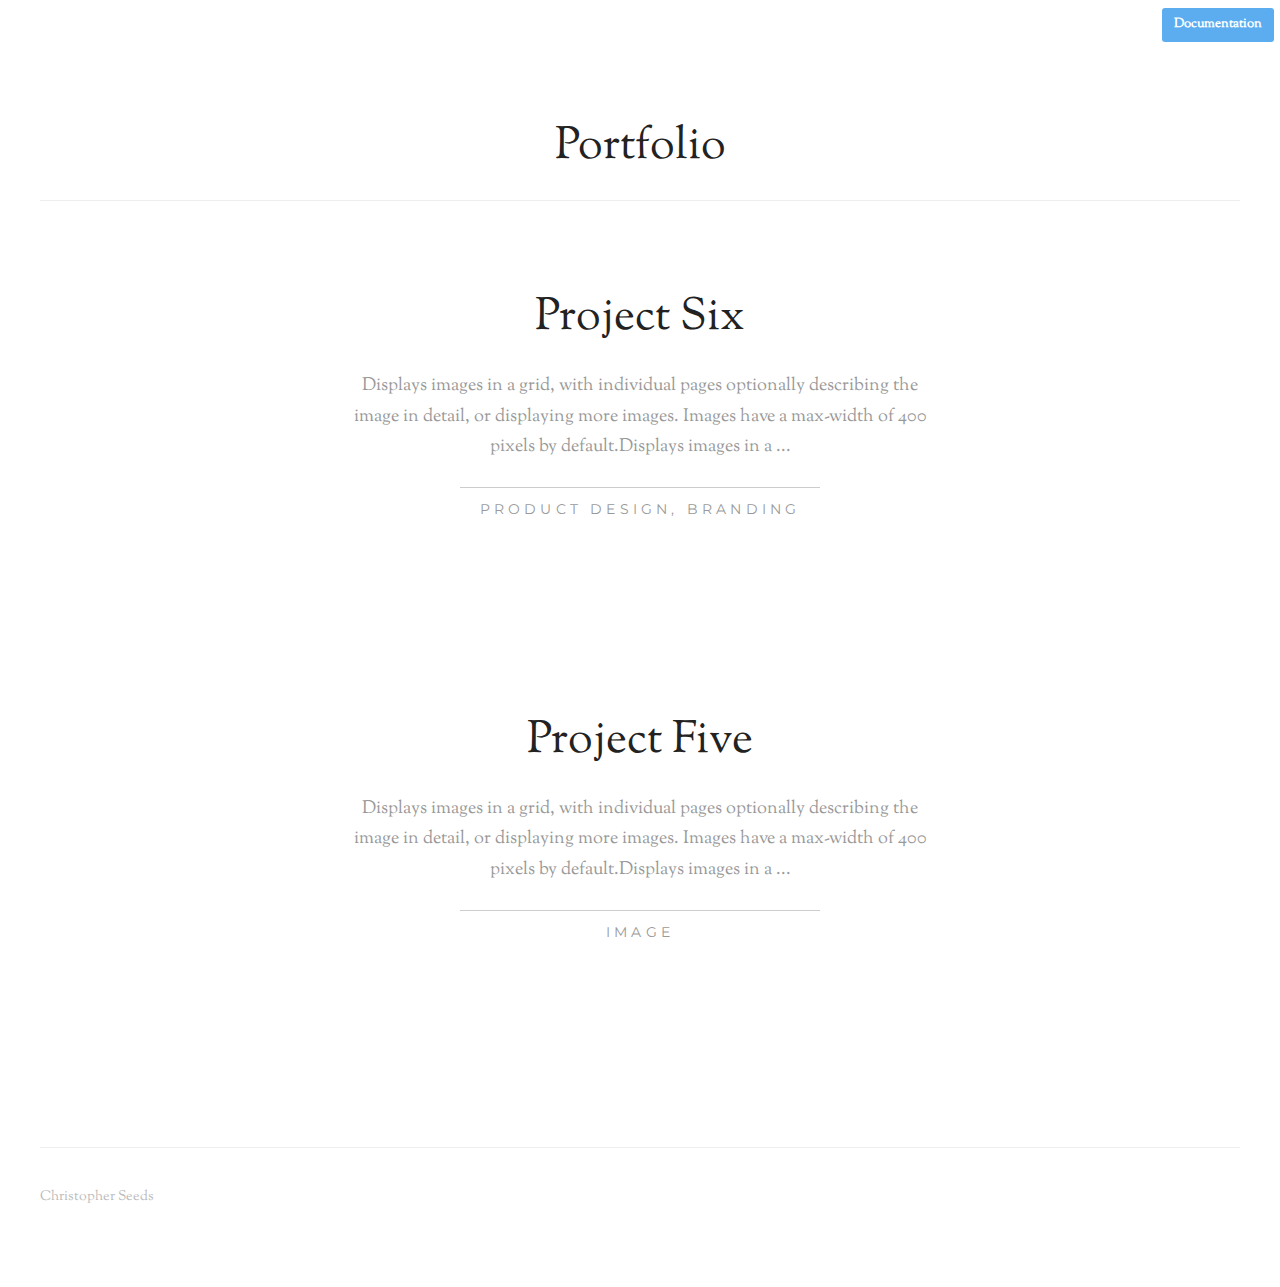
==== commit c7520112: "testing full width imgs as bgs" ====
--- a/.build/index.html
+++ b/.build/index.html
@@ -24,11 +24,11 @@
 
 		<a id="docs" href="http://cactusformac.com/redirect/#documentation">Documentation</a>
 
-		<section id="thumnail-wrapper" style="background-color:#efefef;">
+		<section id="thumnail-wrapper" style="background-image:url('http://placekitten.com/1000/500');">
 			<section id="thumbnails" class="clearfix">
 				
 					<a href='/posts/project-six.html'>
-						<img class="2x" src="/static/images/image-thumbnail.jpg"/>
+						<!-- <img class="2x" src="/static/images/image-thumbnail.jpg"/> -->
 						<h1 class="clearfix">Project Six</h1>
 						<p><p>Displays images in a grid, with individual pages optionally describing the image in detail, or displaying more images. Images have a max-width of 400 pixels by default.Displays images in a ...</p>
 						<p class="tags">Product Design, Branding</p>
@@ -38,11 +38,11 @@
 			</section>
 		</section>	
 		
-		<section id="thumnail-wrapper" style="background-color:#;">
+		<section id="thumnail-wrapper" style="background-image:url('http://placekitten.com/1000/500');">
 			<section id="thumbnails" class="clearfix">
 				
 					<a href='/posts/project-five.html'>
-						<img class="2x" src="/static/images/image-thumbnail.jpg"/>
+						<!-- <img class="2x" src="/static/images/image-thumbnail.jpg"/> -->
 						<h1 class="clearfix">Project Five</h1>
 						<p><p>Displays images in a grid, with individual pages optionally describing the image in detail, or displaying more images. Images have a max-width of 400 pixels by default.Displays images in a ...</p>
 						<p class="tags">Image</p>
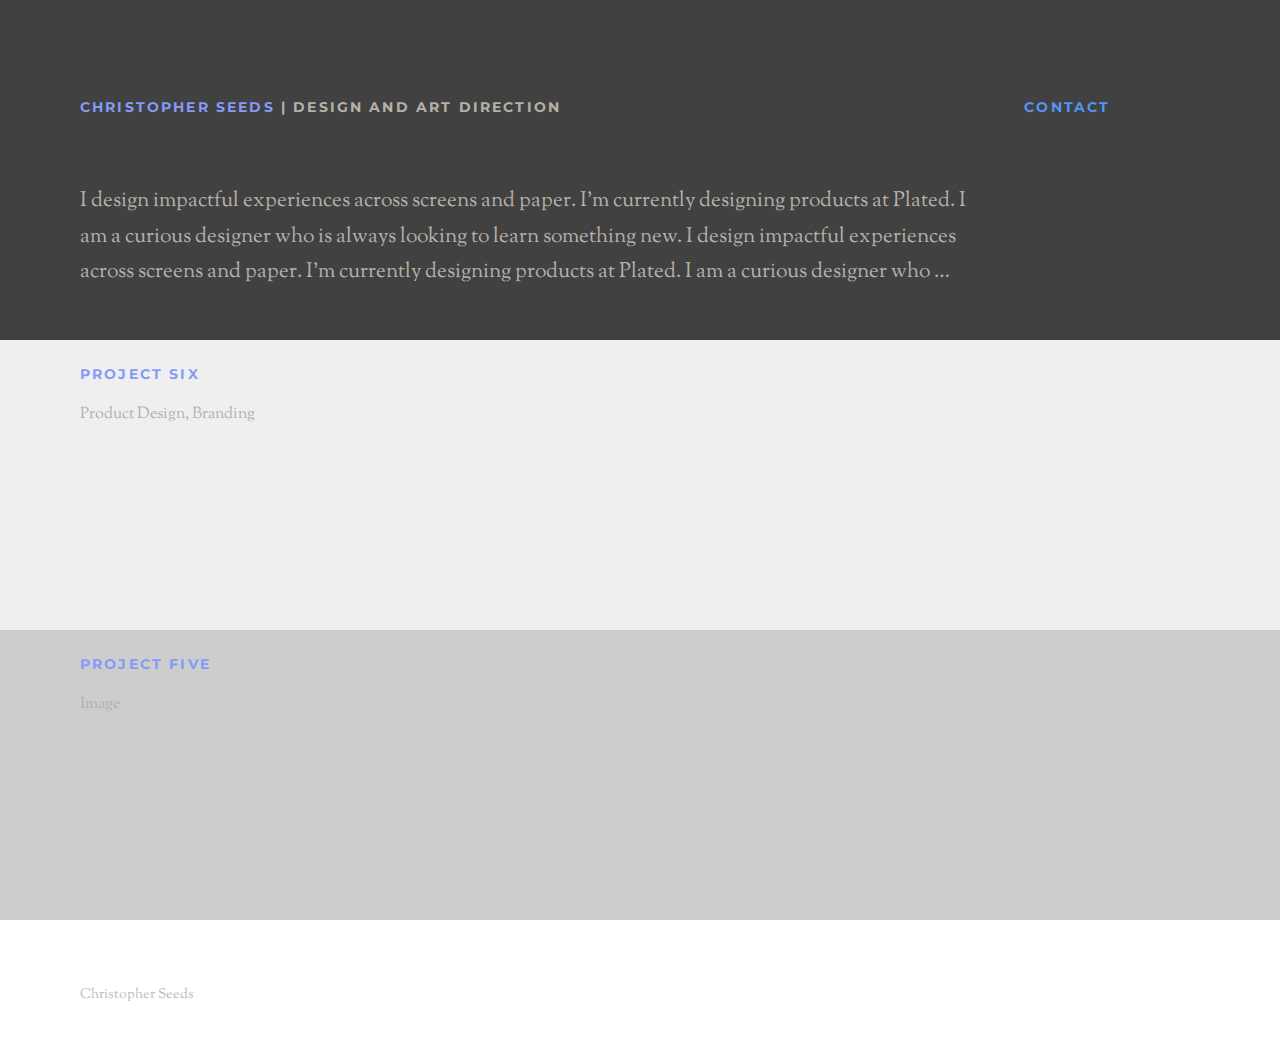
==== commit 2903d608: "basic format for index, improved css" ====
--- a/.build/index.html
+++ b/.build/index.html
@@ -7,10 +7,12 @@
 
 	<link rel="shortcut icon" href="/static/images/favicon.ico">
 	<link rel="stylesheet" href="/static/css/style.css">
+	<link rel="stylesheet" href="/static/css/personal.css">
 	<link href='http://fonts.googleapis.com/css?family=Sorts+Mill+Goudy:400,400italic|Montserrat' rel='stylesheet' type='text/css'>
 
 	
-		<title>Portfolio</title>
+		<title>Christopher Seeds <span>| Design and Art Direction</span><div><a href="mailto:chris@christopherseeds.com">Contact</a></div></title>
+
 	
   </head>
 
@@ -18,19 +20,22 @@
 	
 
 	<section id="wrapper">
-		<header id="header">
-			<h1>Portfolio</h1>
+				<header id="header">
+			<h1>Christopher Seeds <span>| Design and Art Direction</span><div><a href="mailto:chris@christopherseeds.com">Contact</a></div></h1>
+			<p id="intro-block">
+				I design impactful experiences across screens and paper. I'm currently designing products at Plated. I am a curious designer who is always looking to learn something new. I design impactful experiences across screens and paper. I'm currently designing products at Plated. I am a curious designer who …
+			</p>
 		</header>
+	</section>
+		
 
-		<a id="docs" href="http://cactusformac.com/redirect/#documentation">Documentation</a>
-
-		<section id="thumnail-wrapper" style="background-image:url('http://placekitten.com/1000/500');">
-			<section id="thumbnails" class="clearfix">
+		<section id="project-wrapper" style="background-color:#efefef;">
+			<section id="project-block" class="clearfix">
 				
 					<a href='/posts/project-six.html'>
 						<!-- <img class="2x" src="/static/images/image-thumbnail.jpg"/> -->
 						<h1 class="clearfix">Project Six</h1>
-						<p><p>Displays images in a grid, with individual pages optionally describing the image in detail, or displaying more images. Images have a max-width of 400 pixels by default.Displays images in a ...</p>
+						<!-- <p><p>Displays images in a grid, with individual pages optionally describing the image in detail, or displaying more images. Images have a max-width of 400 pixels by default.Displays images in a ...</p> -->
 						<p class="tags">Product Design, Branding</p>
 						
 					</a>
@@ -38,13 +43,13 @@
 			</section>
 		</section>	
 		
-		<section id="thumnail-wrapper" style="background-image:url('http://placekitten.com/1000/500');">
-			<section id="thumbnails" class="clearfix">
+		<section id="project-wrapper" style="background-color:#cdcdcd;">
+			<section id="project-block" class="clearfix">
 				
 					<a href='/posts/project-five.html'>
 						<!-- <img class="2x" src="/static/images/image-thumbnail.jpg"/> -->
 						<h1 class="clearfix">Project Five</h1>
-						<p><p>Displays images in a grid, with individual pages optionally describing the image in detail, or displaying more images. Images have a max-width of 400 pixels by default.Displays images in a ...</p>
+						<!-- <p><p>Displays images in a grid, with individual pages optionally describing the image in detail, or displaying more images. Images have a max-width of 400 pixels by default.Displays images in a ...</p> -->
 						<p class="tags">Image</p>
 						
 					</a>
--- a/static/css/style.css
+++ b/static/css/style.css
@@ -10,14 +10,12 @@
 }
 
 /* Spacing */
-.post p,.post ul {
-	max-width: 700px;
+/*.post p,.post ul {
+	max-width: 600px;
 	margin: 0 auto;
-}
+}*/
 
 .post p {
-	text-align: left;	
-	line-height: 1.7em;
 	margin-bottom: 20px;
 }
 
@@ -27,7 +25,7 @@
 	max-width: 800px;
 	width: 100%;
 }
-
+.img-wrapper{padding:10px;}
 .post img+img {
 	margin-top: -20px;
 }
@@ -38,7 +36,7 @@
 }
 
 body {
-	font: 18px/1 'Sorts Mill Goudy', serif;
+	font: 16px/1 "Helvetica Neue", Helvetica, Arial, sans-serif;
 	color: #777;
 	-webkit-font-smoothing: antialiased;
 	text-rendering: optimizeLegibility;
@@ -60,74 +58,69 @@
 	z-index: 100;
 }
 
-
+#wrapper {
+	max-width: 100%;
+	margin: 0 auto;
+	padding: 50px 40px 50px 40px;
+}
 
 #wrapper.post {
-	margin: 0 auto;
-	margin-top: 60px;
-	text-align: center;
-	max-width: 1200px;
-	margin: 0 auto;
-	
+	max-width: 1120px;
 }
 
 #header {
 	border-bottom: 1px solid #eee;
-	max-width: 1200px;
-	margin: 0 auto;
-	padding: 100px 0 0 0;
 }
 
 img {
 	max-width: 100%;
 }
-#thumnail-wrapper{padding:50px 0;}
 
 #thumbnails {
 	margin: 0 auto;
 	margin-top: 60px;
 	text-align: center;
-	max-width: 1200px;
-	margin: 0 auto;
-	
-}
-
+}
 
 #thumbnails a {
-		margin-right: 2%;
+	width: 33.333%;
+	float: left;
+	position: relative;
+}
+
+#thumbnails a {
+		/*margin-right: 2%;*/
 		margin-top: 2%;
-		position: relative;
-}
-}
-
-/*#thumbnails a:nth-child(1), #thumbnails a:nth-child(2) {
+}
+/*
+#thumbnails a:nth-child(1), #thumbnails a:nth-child(2) {
 		margin-top: 0;
-}
+}*/
 
 #thumbnails a:nth-child(2n) {
 	margin-right: 0;
-}*/
-
-/*#thumbnails a,#thumbnails a span {
+}
+
+#thumbnails a,#thumbnails a span {
 	-webkit-transition: all 0.2s ease;
 	-moz-transition: all 0.2s ease;
 	-ms-transition: all 0.2s ease;
 	-o-transition: all 0.2s ease;
 	transition: all 0.2s ease;
-}*/
+}
 
 #thumbnails a img {
-
+	display: block;
 	background: #fff;
 	width: 100%;
 	height: auto;
-	float:none;
-}
-
-#thumbnails a  {
+}
+
+#thumbnails a span {
 	color: #999;
 	display: inline-block;
-	font-size: 18px;
+	display: ;
+	font-size: 15px;
 	font-weight: 400;
 	margin: 20px 0;
 }
@@ -141,27 +134,12 @@
 	visibility: visible;
 }
 
-#thumbnails p {margin:0 25%;}
-
-#thumbnails a .tags{
-	margin: 2% auto;
-	padding:1% 0;
-	font: 14px 'Montserrat', sans-serif; 
-	text-transform: uppercase; 
-	letter-spacing: .3em;
-	border-top:1px solid #cdcdcd;
-	width: 30%;
-	text-align: center;
-} 
-
 #footer { 
 	box-shadow: inset 0 1px 0 #eee;
 	padding: 40px 0 0 0;
-	margin: 100px auto; 
-	position: relative;
-	text-align: center;
-	max-width: 1200px;
-}		
+	margin-top: 100px; 
+	position: relative;
+}
 
 #footer p {
 	float: left;
@@ -198,11 +176,12 @@
 }
 
 h1 {
+	display: inline-block;
 	line-height: 100%;
 	color: #222;
 	font-weight: 500;
-	font-size: 2.5em;
-	margin: 25px 0 10px;
+	font-size: 19px;
+	margin: 0;
 	padding-bottom: 20px;
 }
 
@@ -230,12 +209,7 @@
 /* Post Page */
 #header {
 	border-bottom: 1px solid #eee;
-	margin: 0 auto;
-	margin-top: 60px;
-	text-align: center;
-	max-width: 1200px;
-	margin: 0 auto;
-	
+	margin-bottom: 20px;
 }
 
 .post {
@@ -337,34 +311,27 @@
 	right: -3px;
 }
 
-@media screen and (max-width: 540px) {
-	#wrapper { /*padding: 20px 40px;*/ }
+@media screen and (max-width: 800px) {
+	#wrapper { padding: 20px 40px; }
 	#header { margin-bottom: 40px; }
 	h1 { font-size: 17px; }
 	#footer { margin-top: 40px; padding-bottom: 20px; }
-	#thumbnails p{ margin: 0 5%;}
-	#thumbnails a {width: 95%;}
-	#thumnail-wrapper{padding: 25px 0}
-	#thumbnails a .tags{width: 80%;margin: 10px auto;padding:10px; font-size:.6em;
 }
 
 @media screen and (max-width:440px) {
 	#thumbnails a:nth-child(n) {
-		width: 95%;
-		/*max-width: 300px;*/
+		width: 100%;
+		max-width: 300px;
 		margin: 0 auto;
 		margin-top: 20px;
 		display: inline-block;
 		float: none;
 	}
 
-
-#thumbnails p{ margin: 0 5%;}
-
 	a#docs { display: none; }
 	#thumbnails a:first-child { margin-top: 0; }
 	#header { text-align: center; margin-bottom: 0; }
-	#wrapper { /*padding: 20px 20px 40px 20px; */}
+	#wrapper { padding: 20px 20px 40px 20px; }
 	.post { margin-bottom: 40px; }
 	#footer { text-align: center; padding-bottom: 15px; }
 }--- a/static/css/personal.css
+++ b/static/css/personal.css
@@ -0,0 +1,75 @@
+body {
+  font-family: "Sorts Mill Goudy", Georgia, serif;
+  color: #B5B1A9; }
+
+#wrapper {
+  padding-top: 100px;
+  background-color: #414141; }
+
+#thumbnails a {
+  color: #B5B1A9; }
+
+#header {
+  border: none;
+  max-width: 1120px;
+  margin: 0 auto; }
+
+#header h1, #project-block h1 {
+  font-family: "Montserrat", Helvetica, sans-serif;
+  font-size: .9em;
+  font-weight: bold;
+  color: #849BF7;
+  letter-spacing: .15em;
+  text-transform: uppercase;
+  width: 92%; }
+
+#header h1 span {
+  color: #B5B1A9; }
+
+#header h1 div {
+  float: right; }
+
+#intro-block {
+  font-size: 1.3em;
+  margin-top: 50px;
+  width: 80%; }
+
+#project-wrapper {
+  width: 100%;
+  padding: 2% 0 5%; }
+
+#project-block {
+  max-width: 1120px;
+  height: 200px;
+  margin: 0 auto;
+  font-family: "Montserrat", Helvetica, sans-serif;
+  color: #849BF7;
+  text-align: left; }
+
+#project-wrapper .project-tags {
+  margin: 10px 0 0; }
+
+.post img {
+  max-width: 1120px; }
+
+.post p {
+  margin: 0 20% 0 10%; }
+
+#project-block .tags {
+  font-family: "Sorts Mill Goudy", Georgia, serif;
+  color: #B5B1A9; }
+
+#footer {
+  width: 1120px;
+  margin: 25px auto 75px;
+  box-shadow: none; }
+
+/* BEGIN RWD STYLES */
+@media screen and (max-width: 800px) {
+  #wrapper {
+    padding-top: 50px; } }
+@media screen and (max-width: 440px) {
+  #wrapper {
+    padding-top: 25px; } }
+
+/*# sourceMappingURL=personal.css.map */
